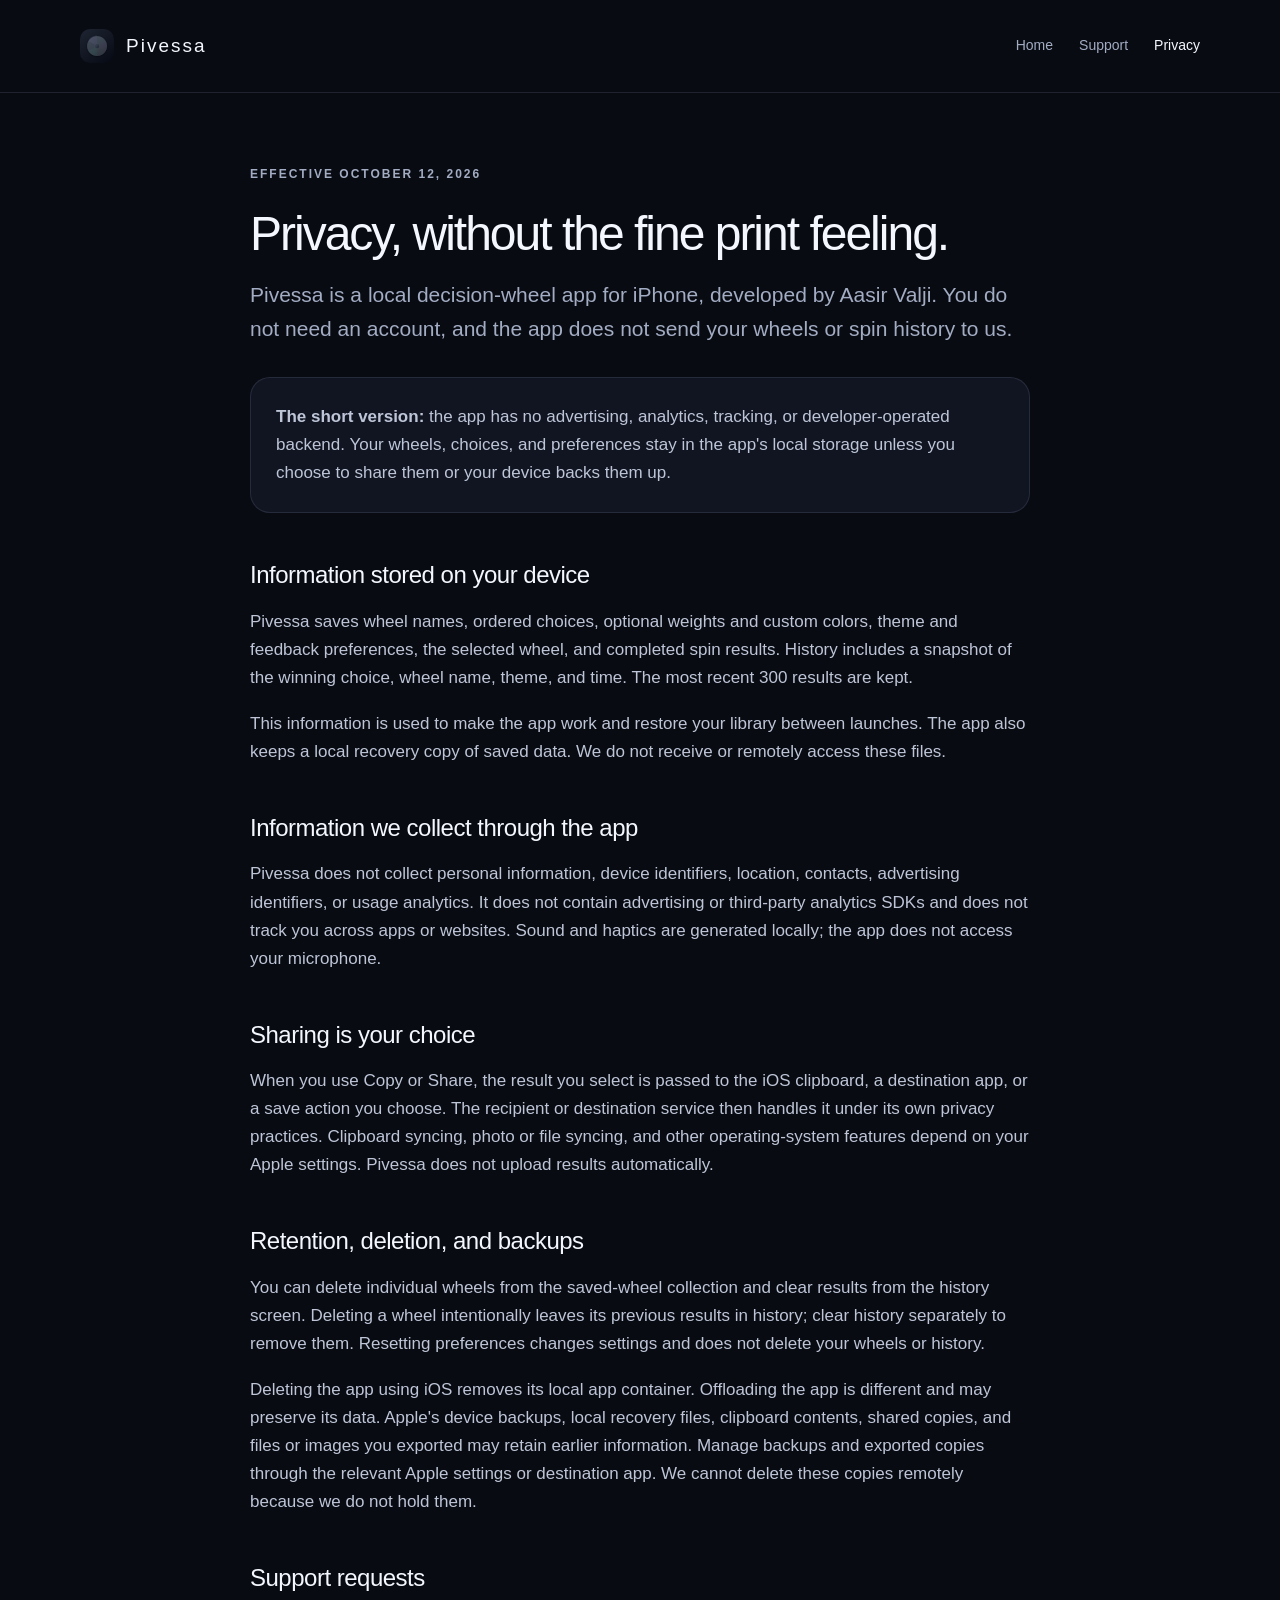
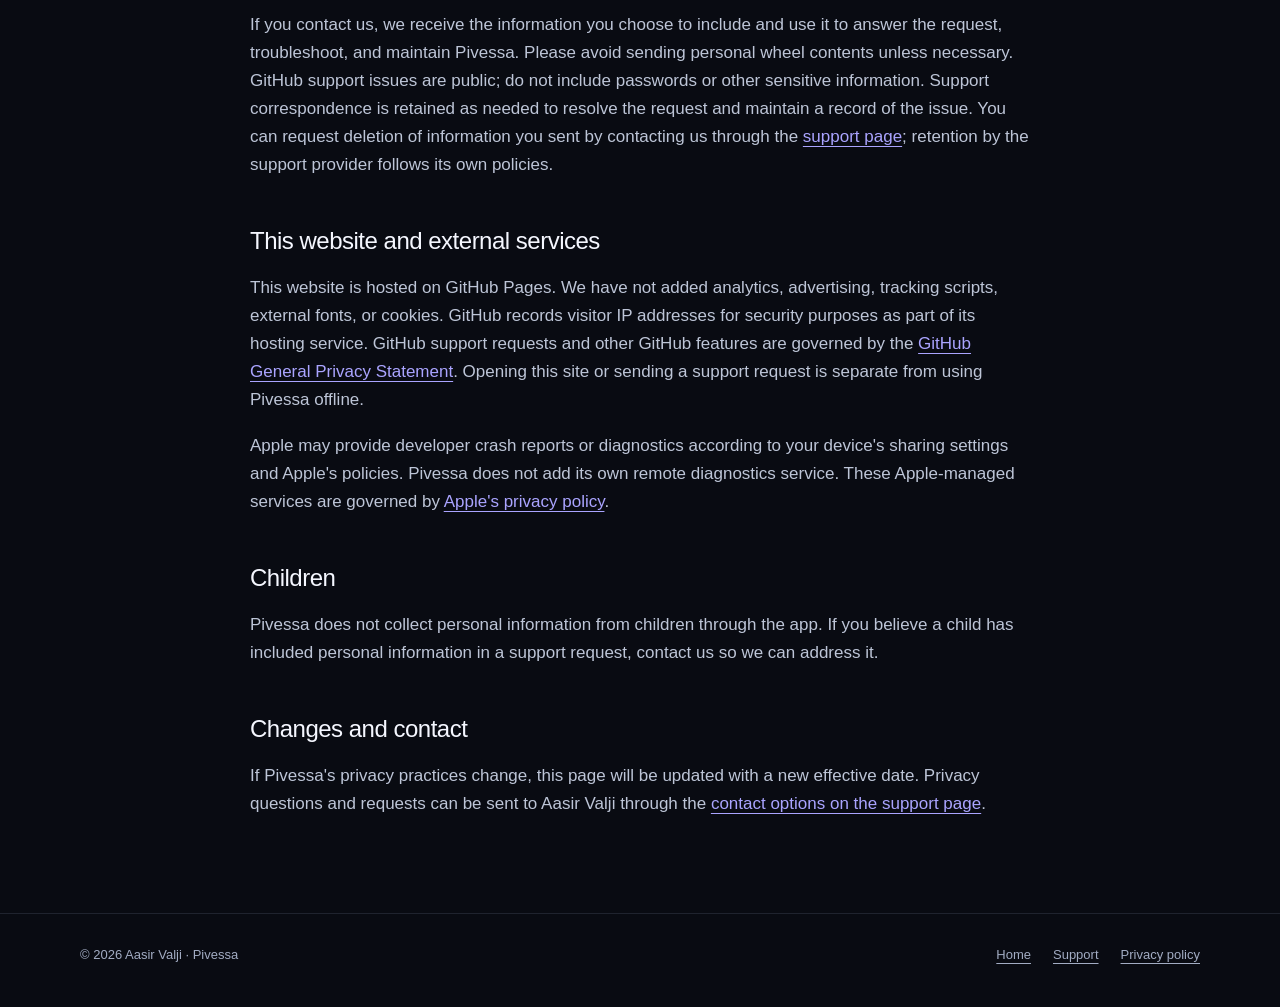
==== privacy/index.html @ 37c07c81 "Publish Pivessa marketing, privacy, support, and native app media" ====
<!doctype html>
<html lang="en">
<head>
  <meta charset="utf-8"><meta name="viewport" content="width=device-width, initial-scale=1"><meta name="theme-color" content="#090b12">
  <title>Privacy policy — Pivessa</title>
  <meta name="description" content="How Pivessa handles your choices, wheels, history, and preferences. No accounts, advertising, analytics, or tracking in the app.">
  <link rel="canonical" href="https://aasirvalji.github.io/pivessa/privacy/">
  <link rel="icon" type="image/png" href="../assets/icon.png"><link rel="stylesheet" href="../assets/site.css">
</head>
<body>
<a class="skip" href="#main">Skip to content</a>
<header><nav class="wrap" aria-label="Main navigation"><a class="brand" href="../" aria-label="Pivessa home"><img src="../assets/icon.png" alt="" width="34" height="34">Pivessa</a><div class="nav-links"><a href="../">Home</a><a href="../support/">Support</a><a href="./" aria-current="page">Privacy</a></div></nav></header>
<main id="main" class="wrap document">
  <div class="eyebrow">Effective October 12, 2026</div>
  <h1>Privacy, without the fine print feeling.</h1>
  <p class="lead">Pivessa is a local decision-wheel app for iPhone, developed by Aasir Valji. You do not need an account, and the app does not send your wheels or spin history to us.</p>
  <div class="callout"><p><strong>The short version:</strong> the app has no advertising, analytics, tracking, or developer-operated backend. Your wheels, choices, and preferences stay in the app's local storage unless you choose to share them or your device backs them up.</p></div>
  <h2>Information stored on your device</h2>
  <p>Pivessa saves wheel names, ordered choices, optional weights and custom colors, theme and feedback preferences, the selected wheel, and completed spin results. History includes a snapshot of the winning choice, wheel name, theme, and time. The most recent 300 results are kept.</p>
  <p>This information is used to make the app work and restore your library between launches. The app also keeps a local recovery copy of saved data. We do not receive or remotely access these files.</p>
  <h2>Information we collect through the app</h2>
  <p>Pivessa does not collect personal information, device identifiers, location, contacts, advertising identifiers, or usage analytics. It does not contain advertising or third-party analytics SDKs and does not track you across apps or websites. Sound and haptics are generated locally; the app does not access your microphone.</p>
  <h2>Sharing is your choice</h2>
  <p>When you use Copy or Share, the result you select is passed to the iOS clipboard, a destination app, or a save action you choose. The recipient or destination service then handles it under its own privacy practices. Clipboard syncing, photo or file syncing, and other operating-system features depend on your Apple settings. Pivessa does not upload results automatically.</p>
  <h2>Retention, deletion, and backups</h2>
  <p>You can delete individual wheels from the saved-wheel collection and clear results from the history screen. Deleting a wheel intentionally leaves its previous results in history; clear history separately to remove them. Resetting preferences changes settings and does not delete your wheels or history.</p>
  <p>Deleting the app using iOS removes its local app container. Offloading the app is different and may preserve its data. Apple's device backups, local recovery files, clipboard contents, shared copies, and files or images you exported may retain earlier information. Manage backups and exported copies through the relevant Apple settings or destination app. We cannot delete these copies remotely because we do not hold them.</p>
  <h2>Support requests</h2>
  <p>If you contact us, we receive the information you choose to include and use it to answer the request, troubleshoot, and maintain Pivessa. Please avoid sending personal wheel contents unless necessary. GitHub support issues are public; do not include passwords or other sensitive information. Support correspondence is retained as needed to resolve the request and maintain a record of the issue. You can request deletion of information you sent by contacting us through the <a href="../support/">support page</a>; retention by the support provider follows its own policies.</p>
  <h2>This website and external services</h2>
  <p>This website is hosted on GitHub Pages. We have not added analytics, advertising, tracking scripts, external fonts, or cookies. GitHub records visitor IP addresses for security purposes as part of its hosting service. GitHub support requests and other GitHub features are governed by the <a href="https://docs.github.com/en/site-policy/privacy-policies/github-general-privacy-statement">GitHub General Privacy Statement</a>. Opening this site or sending a support request is separate from using Pivessa offline.</p>
  <p>Apple may provide developer crash reports or diagnostics according to your device's sharing settings and Apple's policies. Pivessa does not add its own remote diagnostics service. These Apple-managed services are governed by <a href="https://www.apple.com/legal/privacy/">Apple's privacy policy</a>.</p>
  <h2>Children</h2>
  <p>Pivessa does not collect personal information from children through the app. If you believe a child has included personal information in a support request, contact us so we can address it.</p>
  <h2>Changes and contact</h2>
  <p>If Pivessa's privacy practices change, this page will be updated with a new effective date. Privacy questions and requests can be sent to Aasir Valji through the <a href="../support/#contact">contact options on the support page</a>.</p>
</main>
<footer><div class="wrap footer-content"><span>© 2026 Aasir Valji · Pivessa</span><div class="footer-links"><a href="../">Home</a><a href="../support/">Support</a><a href="./">Privacy policy</a></div></div></footer>
</body></html>
---- assets/site.css ----
:root{color-scheme:dark;--bg:#090b12;--surface:#111522;--line:rgba(180,194,228,.13);--text:#f5f7ff;--muted:#a2acc3;--accent:#aaa4ff}
*{box-sizing:border-box}
html{scroll-behavior:smooth}
body{margin:0;background:var(--bg);color:var(--text);font:17px/1.65 -apple-system,BlinkMacSystemFont,"Segoe UI",sans-serif;-webkit-font-smoothing:antialiased}
a{color:var(--accent);text-decoration-thickness:1px;text-underline-offset:4px}
a:hover{color:var(--text)}
a:focus-visible,summary:focus-visible,video:focus-visible{outline:2px solid #a7c5ff;outline-offset:6px;border-radius:4px}
.skip{position:absolute;left:20px;top:-100px;background:var(--surface);padding:12px;z-index:5}.skip:focus{top:10px}
.wrap{width:min(1120px,calc(100% - 48px));margin:auto}
header{border-bottom:1px solid var(--line)}
nav{min-height:92px;display:flex;align-items:center;justify-content:space-between;gap:24px}
.brand{display:flex;gap:12px;align-items:center;color:var(--text);text-decoration:none;font-size:19px;letter-spacing:2px}
.brand img{width:34px;height:34px;border-radius:10px}
.nav-links{display:flex;flex-wrap:wrap;gap:26px;font-size:14px}
.nav-links a{color:var(--muted);text-decoration:none}.nav-links a:hover,.nav-links a[aria-current=page]{color:var(--text)}
.hero{display:grid;grid-template-columns:1.15fr .85fr;gap:80px;align-items:center;min-height:830px;padding-block:70px;background:radial-gradient(ellipse at 72% 45%,rgba(99,91,255,.07),transparent 65%)}
.eyebrow{font-size:12px;font-weight:600;letter-spacing:2px;color:var(--muted);text-transform:uppercase}
h1,h2,h3,p{margin:0}
h1{font-size:clamp(42px,5.8vw,74px);font-weight:400;line-height:1.08;letter-spacing:-3px;margin:23px 0}
.hero p{color:var(--muted);max-width:470px;font-size:19px}
.actions{display:flex;flex-wrap:wrap;gap:12px;margin-top:31px}
.button{display:inline-flex;justify-content:center;align-items:center;min-height:48px;padding:12px 22px;border:1px solid var(--line);border-radius:14px;color:var(--text);text-decoration:none;font-size:15px;background:#171d2b}
.button.primary{background:#e3e0ff;color:#10111e;border-color:#e3e0ff}.button:hover{border-color:var(--accent)}
.small{font-size:13px!important;margin-top:18px!important}
.phone{width:100%;height:auto;max-width:330px;margin:auto;display:block;border-radius:38px;border:1px solid rgba(200,210,244,.17);box-shadow:0 28px 80px #0007}
.section{padding-block:84px;border-top:1px solid var(--line)}
.section h2{font-size:clamp(29px,4vw,43px);font-weight:400;letter-spacing:-1px;line-height:1.18;margin:14px 0 18px}
.section>p{color:var(--muted);max-width:650px}
.features{display:grid;grid-template-columns:repeat(3,1fr);gap:36px;margin-top:48px}
.features h3{font-size:19px;font-weight:500;margin-bottom:12px}.features p{font-size:15px;color:var(--muted)}
.feature-number{font:13px/1.2 ui-monospace,SFMono-Regular,monospace;color:var(--accent);margin-bottom:17px}
.screens{display:grid;grid-template-columns:repeat(3,1fr);gap:32px;margin-top:40px}
figure{margin:0}.screens img{display:block;width:100%;height:auto;border-radius:25px;border:1px solid var(--line)}
figcaption{font-size:14px;color:var(--muted);margin-top:16px}
.film{display:grid;grid-template-columns:1fr 1fr;align-items:center;gap:72px}
.film video{display:block;width:100%;aspect-ratio:886/1920;object-fit:contain;max-width:310px;max-height:670px;margin:auto;border-radius:28px;border:1px solid var(--line);background:var(--surface)}
.film p{color:var(--muted)}
.privacy-note{padding:32px 36px;background:var(--surface);border:1px solid var(--line);border-radius:24px;max-width:760px}
.privacy-note h3{font-size:22px;font-weight:500;margin-bottom:9px}.privacy-note p{color:var(--muted)}
footer{border-top:1px solid var(--line);padding:30px 0 42px;margin-top:35px}
.footer-content{display:flex;align-items:center;justify-content:space-between;gap:20px;color:var(--muted);font-size:13px}
.footer-content a{color:var(--muted)}.footer-links{display:flex;gap:22px;flex-wrap:wrap}
.document{max-width:780px;margin:72px auto 95px}
.document h1{font-size:48px;letter-spacing:-2px;margin-bottom:18px}
.document .lead{font-size:21px;color:var(--muted);margin-bottom:30px}
.document h2{font-size:24px;font-weight:500;letter-spacing:-.5px;margin:42px 0 13px}
.document p,.document ul,.document ol{margin:0 0 18px;color:#bdc5d7}
.document li{padding-bottom:8px}.document .eyebrow{color:var(--muted);font-size:12px}
.document .callout{border:1px solid var(--line);border-radius:20px;padding:25px;background:var(--surface)}
.document .callout p:last-child{margin-bottom:0}
details{border-bottom:1px solid var(--line);padding:22px 0}
summary{cursor:pointer;font-size:19px;font-weight:500;line-height:1.45}
details p{margin:17px 0 0!important}
.contact{margin-top:45px;border:1px solid var(--line);border-radius:23px;padding:28px;background:var(--surface)}
.contact h2{margin-top:0}
.contact .button{margin-top:5px}
@media(max-width:800px){.hero{gap:35px;min-height:0;padding-block:55px}.hero h1{font-size:51px;letter-spacing:-2px}.hero p{font-size:17px}.features{gap:22px}.film{gap:35px}.phone{border-radius:29px}.screens{gap:18px}}
@media(max-width:600px){.wrap{width:calc(100% - 36px)}nav{min-height:80px;gap:16px}.nav-links{gap:16px;font-size:13px}.brand{font-size:17px;gap:8px}.brand img{width:28px;height:28px}.hero{grid-template-columns:1fr;padding-block:45px;gap:42px}.hero h1{font-size:54px;max-width:450px}.hero p{max-width:100%}.phone{max-width:290px;border-radius:33px}.features{grid-template-columns:1fr;gap:35px}.screens{grid-template-columns:1fr;gap:32px}.screens figure{max-width:310px;margin:auto}.film{grid-template-columns:1fr;gap:36px}.film video{max-width:290px}.section{padding-block:55px}.privacy-note{padding:25px}.footer-content{align-items:flex-start;flex-direction:column}.document{margin-top:44px}.document h1{font-size:42px}.document .lead{font-size:19px}.contact{padding:23px}}
@media(prefers-reduced-motion:reduce){html{scroll-behavior:auto}}
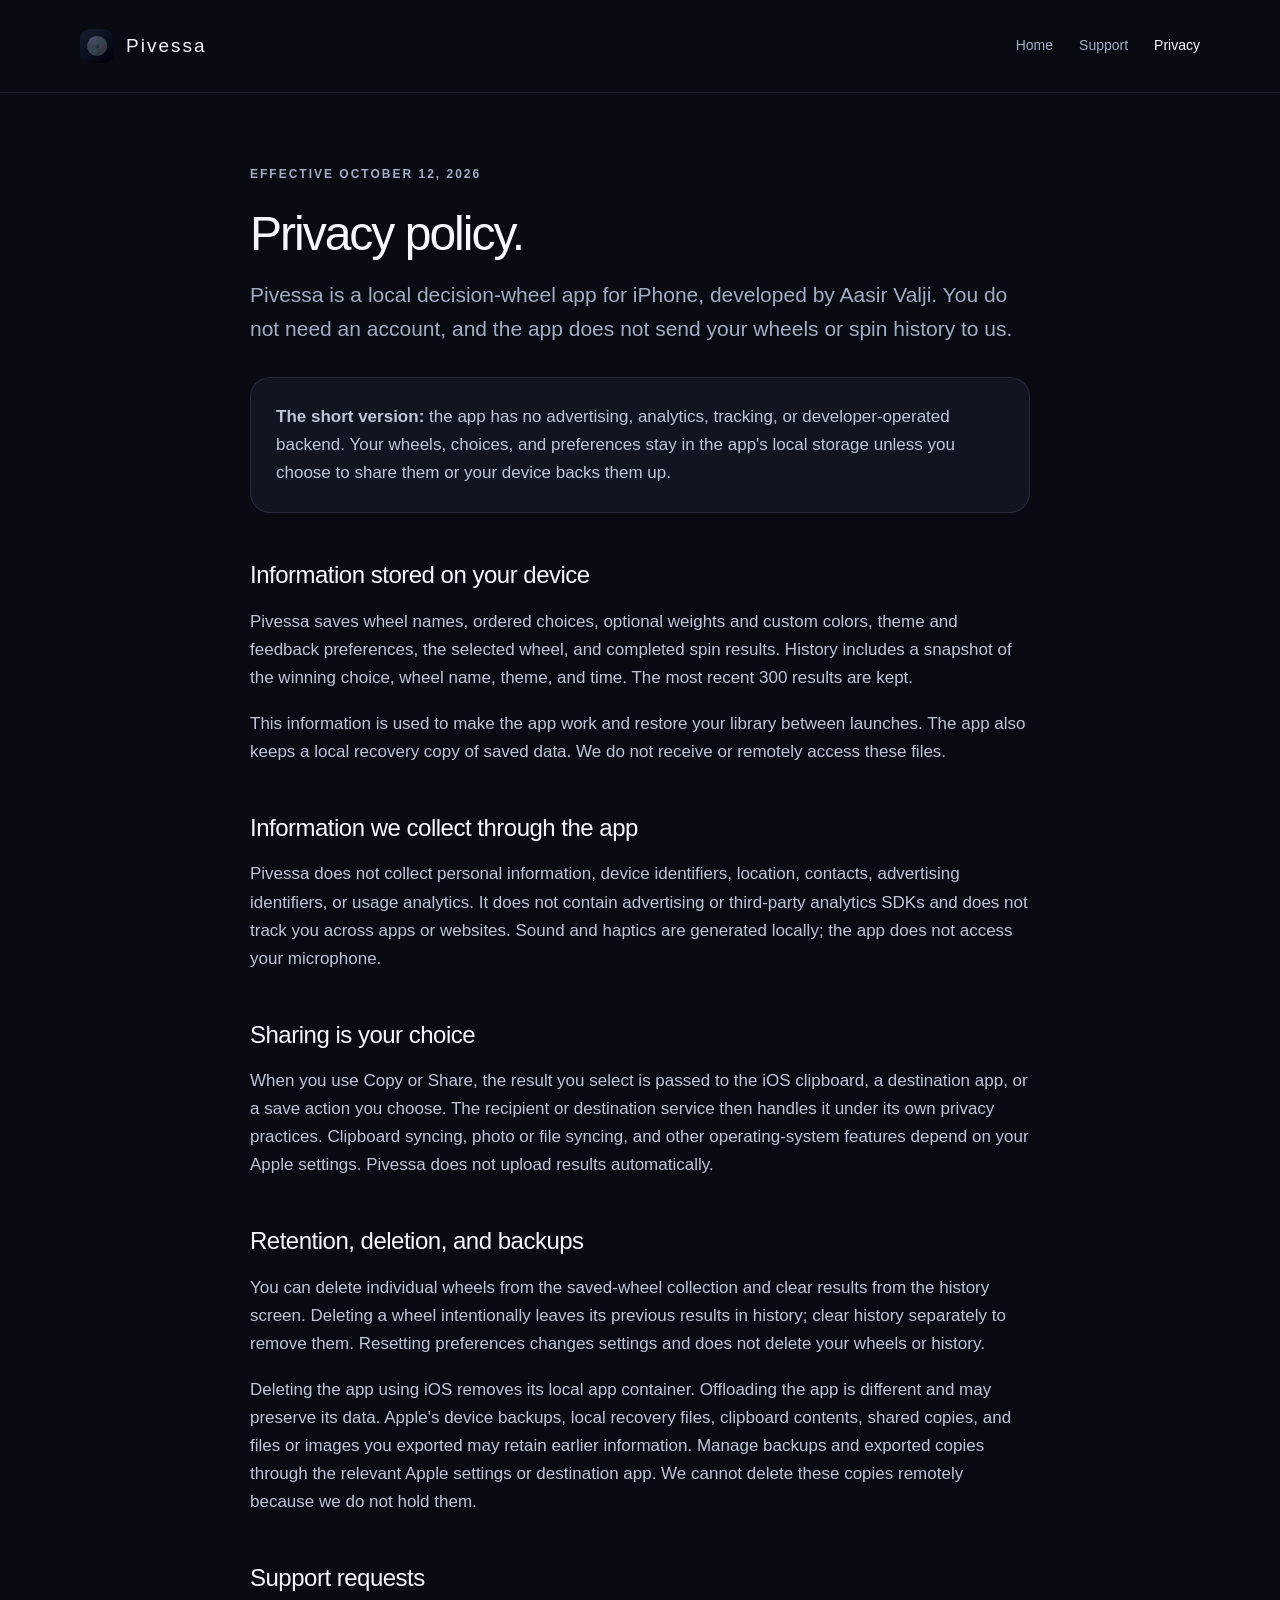
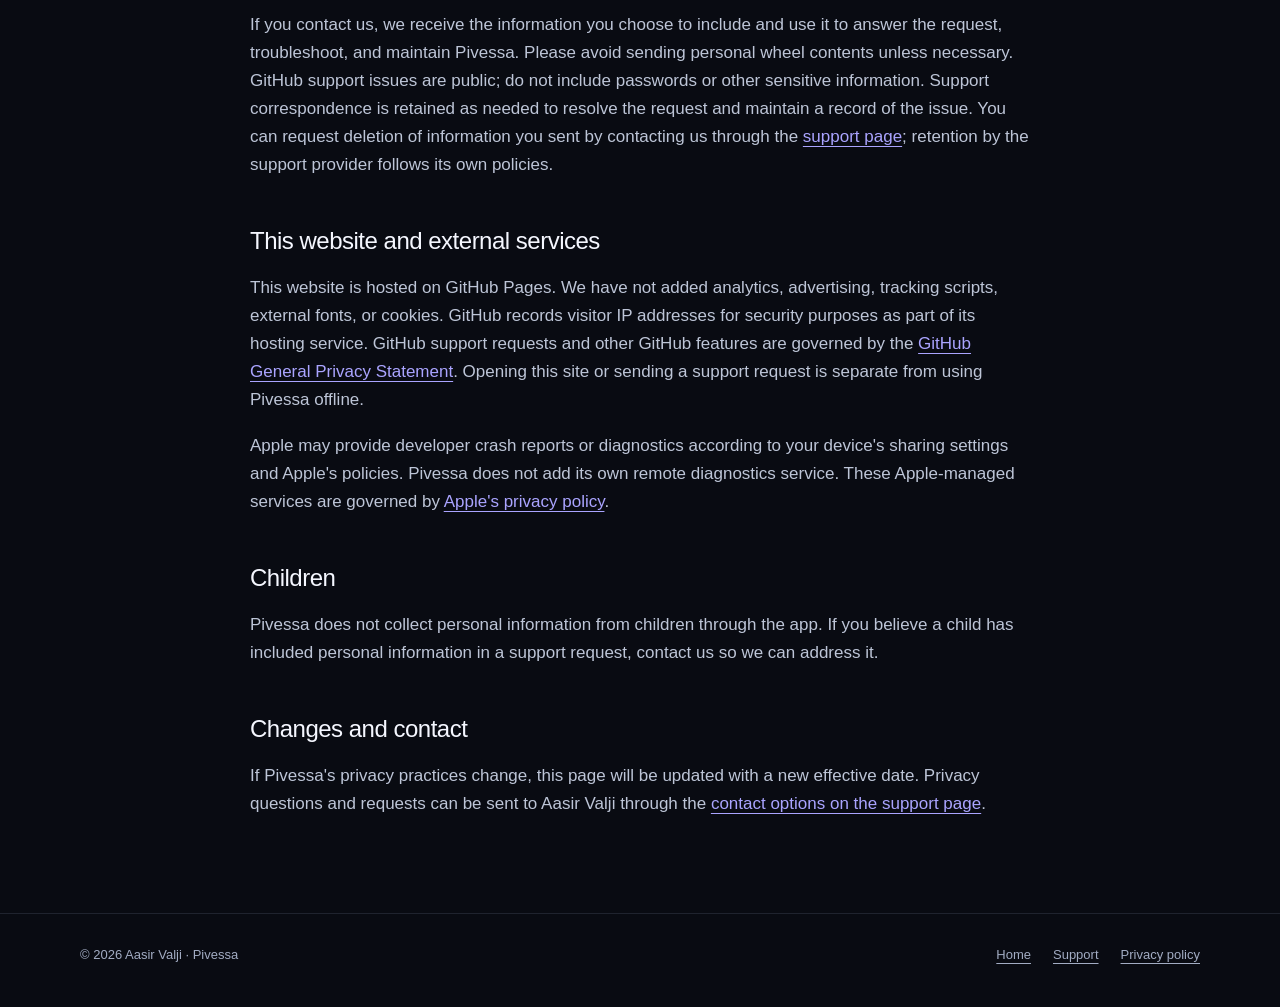
==== commit a81f52af: "Polish final Pivessa captures and optimize site assets" ====
--- a/privacy/index.html
+++ b/privacy/index.html
@@ -12,7 +12,7 @@
 <header><nav class="wrap" aria-label="Main navigation"><a class="brand" href="../" aria-label="Pivessa home"><img src="../assets/icon.png" alt="" width="34" height="34">Pivessa</a><div class="nav-links"><a href="../">Home</a><a href="../support/">Support</a><a href="./" aria-current="page">Privacy</a></div></nav></header>
 <main id="main" class="wrap document">
   <div class="eyebrow">Effective October 12, 2026</div>
-  <h1>Privacy, without the fine print feeling.</h1>
+  <h1>Privacy policy.</h1>
   <p class="lead">Pivessa is a local decision-wheel app for iPhone, developed by Aasir Valji. You do not need an account, and the app does not send your wheels or spin history to us.</p>
   <div class="callout"><p><strong>The short version:</strong> the app has no advertising, analytics, tracking, or developer-operated backend. Your wheels, choices, and preferences stay in the app's local storage unless you choose to share them or your device backs them up.</p></div>
   <h2>Information stored on your device</h2>
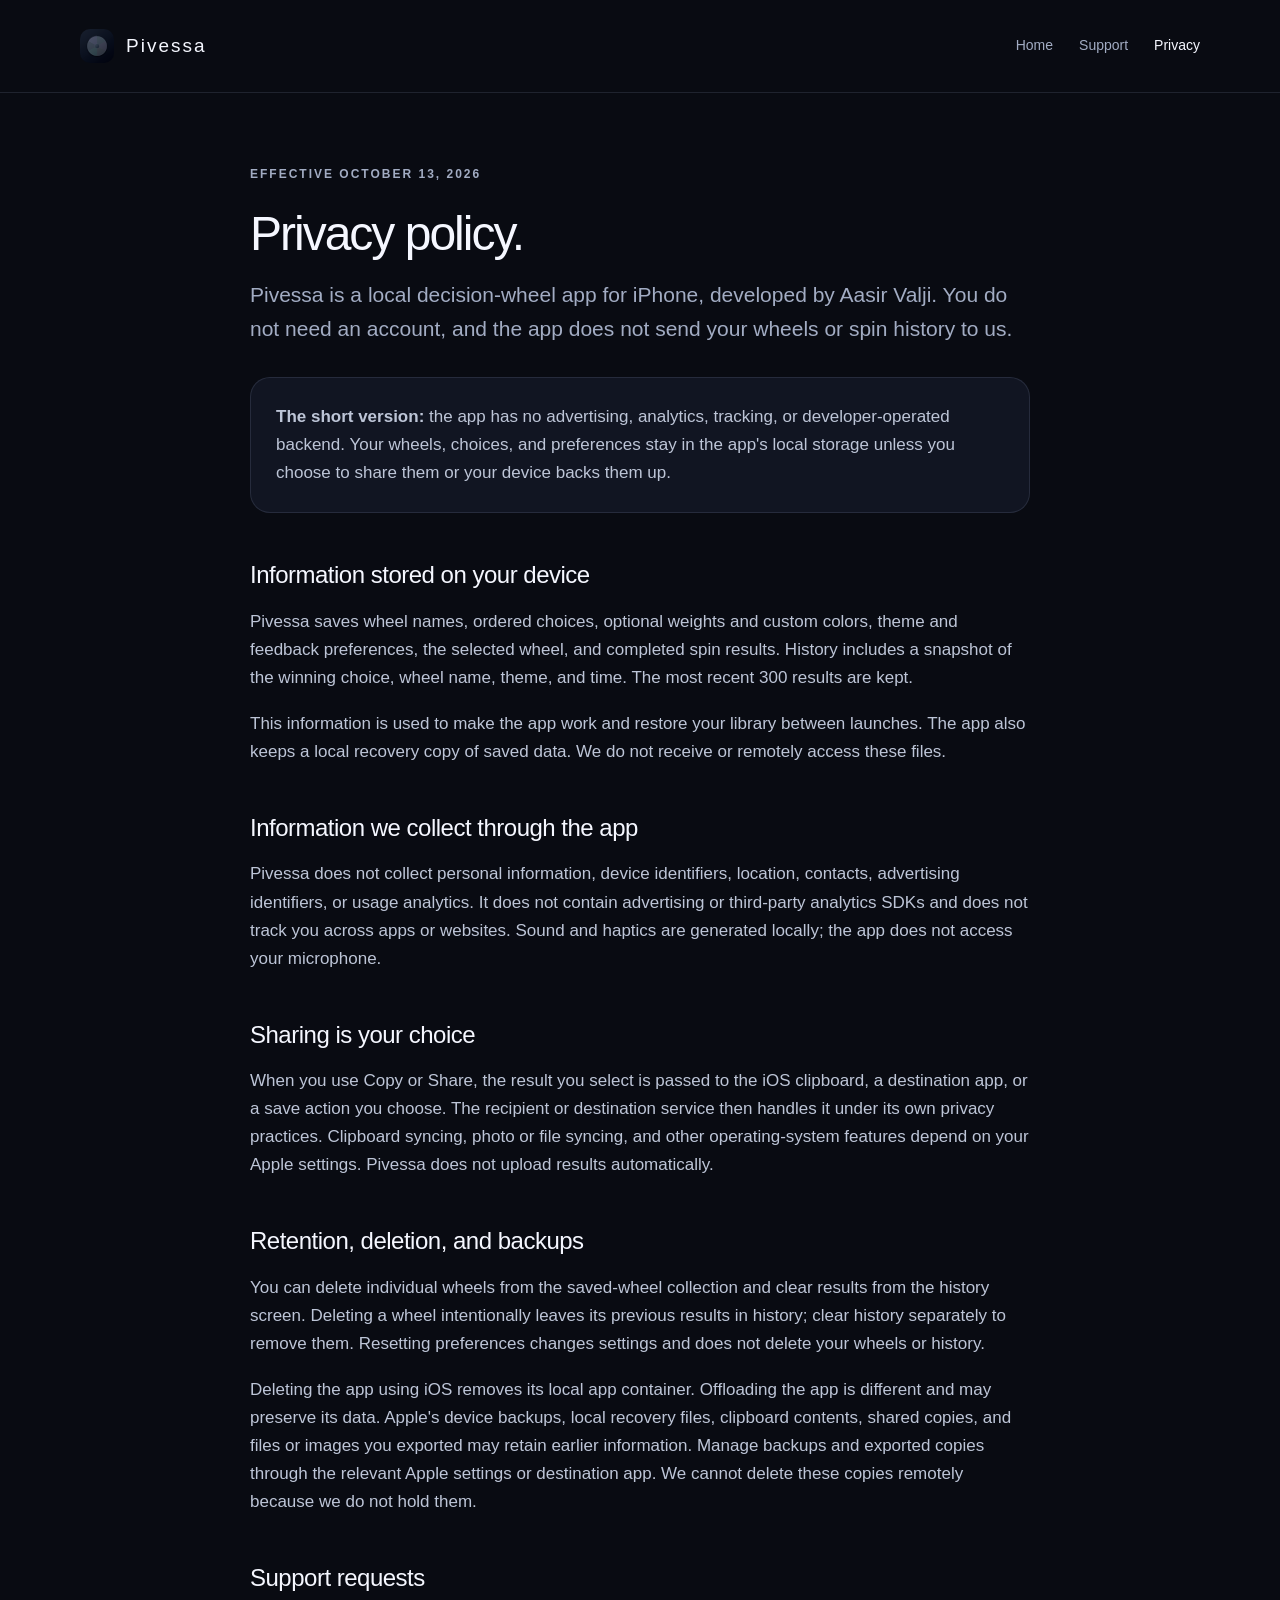
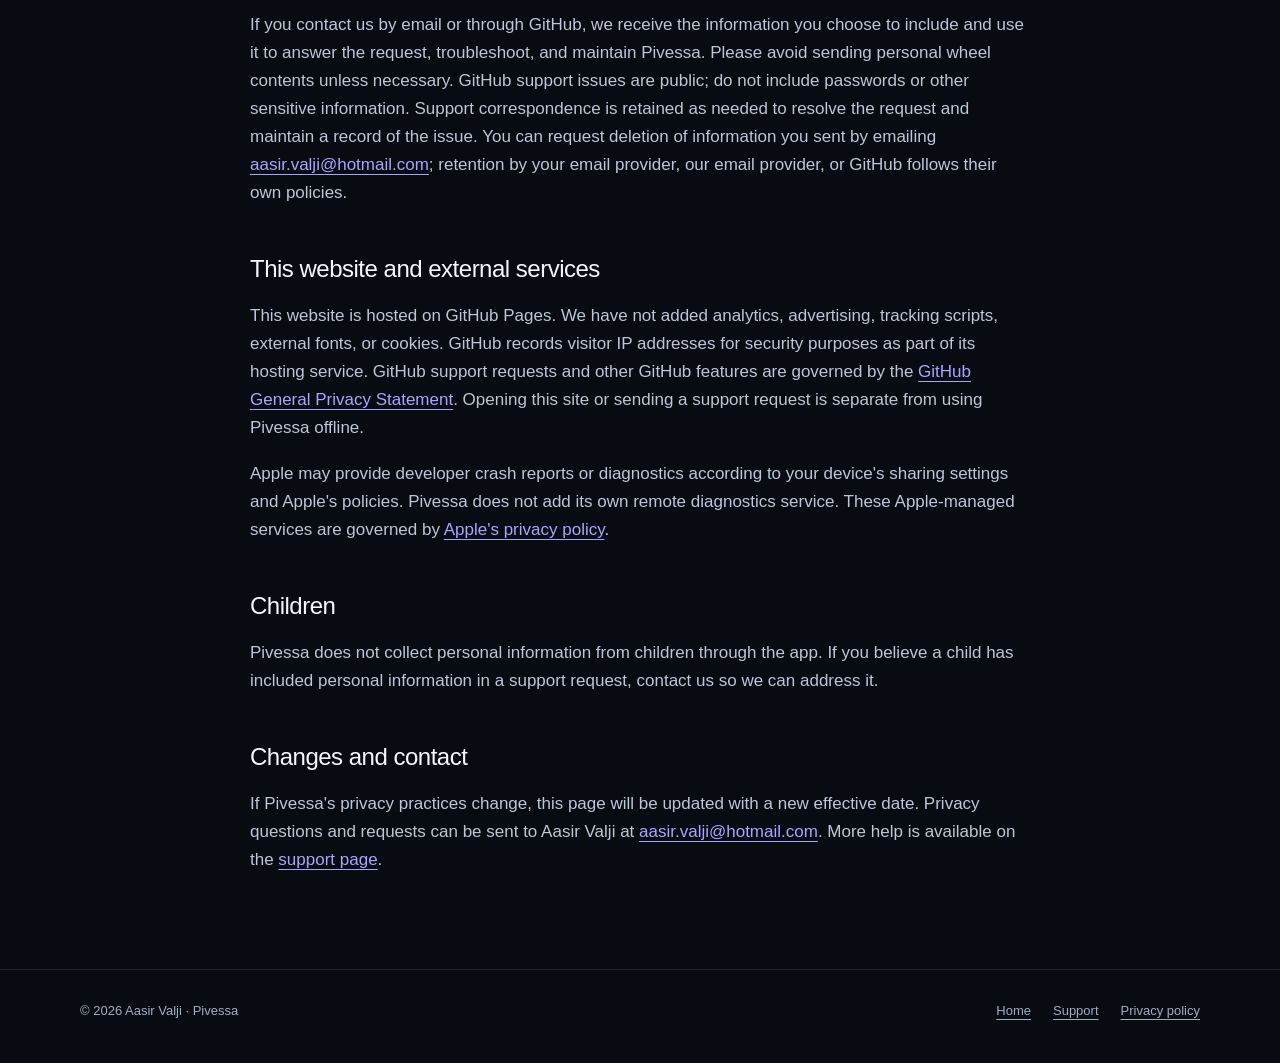
==== commit a928481f: "Add direct email support and privacy contact" ====
--- a/privacy/index.html
+++ b/privacy/index.html
@@ -11,7 +11,7 @@
 <a class="skip" href="#main">Skip to content</a>
 <header><nav class="wrap" aria-label="Main navigation"><a class="brand" href="../" aria-label="Pivessa home"><img src="../assets/icon.png" alt="" width="34" height="34">Pivessa</a><div class="nav-links"><a href="../">Home</a><a href="../support/">Support</a><a href="./" aria-current="page">Privacy</a></div></nav></header>
 <main id="main" class="wrap document">
-  <div class="eyebrow">Effective October 12, 2026</div>
+  <div class="eyebrow">Effective October 13, 2026</div>
   <h1>Privacy policy.</h1>
   <p class="lead">Pivessa is a local decision-wheel app for iPhone, developed by Aasir Valji. You do not need an account, and the app does not send your wheels or spin history to us.</p>
   <div class="callout"><p><strong>The short version:</strong> the app has no advertising, analytics, tracking, or developer-operated backend. Your wheels, choices, and preferences stay in the app's local storage unless you choose to share them or your device backs them up.</p></div>
@@ -26,14 +26,14 @@
   <p>You can delete individual wheels from the saved-wheel collection and clear results from the history screen. Deleting a wheel intentionally leaves its previous results in history; clear history separately to remove them. Resetting preferences changes settings and does not delete your wheels or history.</p>
   <p>Deleting the app using iOS removes its local app container. Offloading the app is different and may preserve its data. Apple's device backups, local recovery files, clipboard contents, shared copies, and files or images you exported may retain earlier information. Manage backups and exported copies through the relevant Apple settings or destination app. We cannot delete these copies remotely because we do not hold them.</p>
   <h2>Support requests</h2>
-  <p>If you contact us, we receive the information you choose to include and use it to answer the request, troubleshoot, and maintain Pivessa. Please avoid sending personal wheel contents unless necessary. GitHub support issues are public; do not include passwords or other sensitive information. Support correspondence is retained as needed to resolve the request and maintain a record of the issue. You can request deletion of information you sent by contacting us through the <a href="../support/">support page</a>; retention by the support provider follows its own policies.</p>
+  <p>If you contact us by email or through GitHub, we receive the information you choose to include and use it to answer the request, troubleshoot, and maintain Pivessa. Please avoid sending personal wheel contents unless necessary. GitHub support issues are public; do not include passwords or other sensitive information. Support correspondence is retained as needed to resolve the request and maintain a record of the issue. You can request deletion of information you sent by emailing <a href="mailto:aasir.valji@hotmail.com">aasir.valji@hotmail.com</a>; retention by your email provider, our email provider, or GitHub follows their own policies.</p>
   <h2>This website and external services</h2>
   <p>This website is hosted on GitHub Pages. We have not added analytics, advertising, tracking scripts, external fonts, or cookies. GitHub records visitor IP addresses for security purposes as part of its hosting service. GitHub support requests and other GitHub features are governed by the <a href="https://docs.github.com/en/site-policy/privacy-policies/github-general-privacy-statement">GitHub General Privacy Statement</a>. Opening this site or sending a support request is separate from using Pivessa offline.</p>
   <p>Apple may provide developer crash reports or diagnostics according to your device's sharing settings and Apple's policies. Pivessa does not add its own remote diagnostics service. These Apple-managed services are governed by <a href="https://www.apple.com/legal/privacy/">Apple's privacy policy</a>.</p>
   <h2>Children</h2>
   <p>Pivessa does not collect personal information from children through the app. If you believe a child has included personal information in a support request, contact us so we can address it.</p>
   <h2>Changes and contact</h2>
-  <p>If Pivessa's privacy practices change, this page will be updated with a new effective date. Privacy questions and requests can be sent to Aasir Valji through the <a href="../support/#contact">contact options on the support page</a>.</p>
+  <p>If Pivessa's privacy practices change, this page will be updated with a new effective date. Privacy questions and requests can be sent to Aasir Valji at <a href="mailto:aasir.valji@hotmail.com">aasir.valji@hotmail.com</a>. More help is available on the <a href="../support/#contact">support page</a>.</p>
 </main>
 <footer><div class="wrap footer-content"><span>© 2026 Aasir Valji · Pivessa</span><div class="footer-links"><a href="../">Home</a><a href="../support/">Support</a><a href="./">Privacy policy</a></div></div></footer>
 </body></html>
